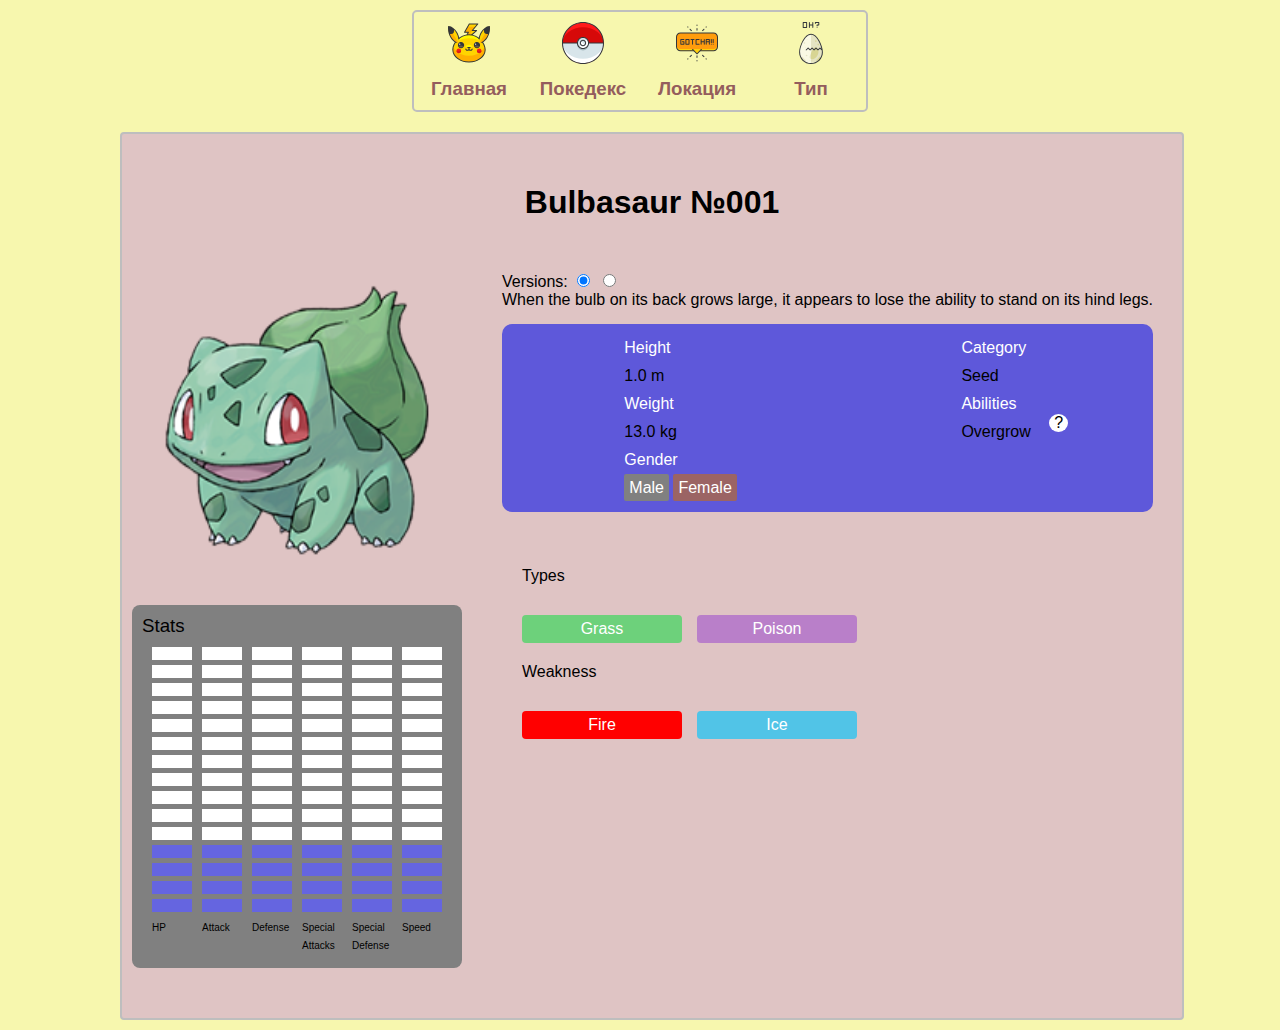
==== card.html @ e99047ee "first" ====
<!DOCTYPE html>
<html lang="en">
<head>
  <meta charset="UTF-8">
  <meta name="viewport" content="width=device-width, initial-scale=1.0">
  <link rel="stylesheet" href="./css/style.css">
  <title>card</title>
</head>
<body>
  <header class="container header-container">
    <ul class="header__nav">
      <li class="nav__link">
        <a href="index.html">
          <img src="img/pikachu.svg" alt="" class="nav__link--img">
          <h3 class="nav__link--text">Главная</h3>
        </a>
      </li>
      <li class="nav__link">
        <a href="#">
          <img src="img/pokeball.svg" alt="" class="nav__link--img">
          <h3 class="nav__link--text">Покедекс</h3>
        </a>
      </li>
      <li class="nav__link dropdown location">
        <a href="#">
          <img src="img/gotcha.svg" alt="" class="nav__link--img">
          <h3 class="nav__link--text">Локация</h3>
          <div class="dropdown-content drop-down-location">
            <a href="#" class="drop-down-link">location1</a>
            <a href="#" class="drop-down-link">location2</a>
            <a href="#" class="drop-down-link">location3</a>
          </div>
        </a>
      </li>
      <li class="nav__link dropdown type">
        <a href="#">
          <img src="img/egg.svg" alt="" class="nav__link--img">
          <h3 class="nav__link--text">Тип</h3>
          <div class="dropdown-content drop-down-type">
            <a href="#" class="drop-down-link">type1</a>
            <a href="#" class="drop-down-link">type2</a>
            <a href="#" class="drop-down-link">type3</a>
          </div>
        </a>
      </li>
    </ul>
  </header>
  <main class="container main-container main-contaner-card">
    <div class="main-wrapper">
      <h1 class="pokemon-name">Bulbasaur
        <span class="pokemon-id">№001</span>
      </h1>
      <div class="card-block">
        <div class="card-left">
          <img src="img/001.png" alt="" class="card-left-img">
          <div class="card-stats">
            <h3 class="stats-title">Stats</h3>
            <ul class="stats-links">
              <li class="stats-link">
                <ul class="stats-column">
                  <li class="meter" data-value="3"></li>
                  <li></li>
                  <li></li>
                  <li></li>
                  <li></li>
                  <li></li>
                  <li></li>
                  <li></li>
                  <li></li>
                  <li></li>
                  <li></li>
                  <li></li>
                  <li></li>
                  <li></li>
                  <li></li>
                  <li></li>
                </ul>
                <span class="state">HP</span>
              </li>
              <li class="stats-link">
                <ul class="stats-column">
                  <li class="meter" data-value="3"></li>
                  <li></li>
                  <li></li>
                  <li></li>
                  <li></li>
                  <li></li>
                  <li></li>
                  <li></li>
                  <li></li>
                  <li></li>
                  <li></li>
                  <li></li>
                  <li></li>
                  <li></li>
                  <li></li>
                  <li></li>
                </ul>
                <span class="state">Attack</span>
              </li>
              <li class="stats-link">
                <ul class="stats-column">
                  <li class="meter" data-value="3"></li>
                  <li></li>
                  <li></li>
                  <li></li>
                  <li></li>
                  <li></li>
                  <li></li>
                  <li></li>
                  <li></li>
                  <li></li>
                  <li></li>
                  <li></li>
                  <li></li>
                  <li></li>
                  <li></li>
                  <li></li>
                </ul>
                <span class="state">Defense</span>
              </li>
              <li class="stats-link">
                <ul class="stats-column">
                  <li class="meter" data-value="3"></li>
                  <li></li>
                  <li></li>
                  <li></li>
                  <li></li>
                  <li></li>
                  <li></li>
                  <li></li>
                  <li></li>
                  <li></li>
                  <li></li>
                  <li></li>
                  <li></li>
                  <li></li>
                  <li></li>
                  <li></li>
                </ul>
                <span class="state">Special</br> Attacks</span>
              </li>
              <li class="stats-link">
                <ul class="stats-column">
                  <li class="meter" data-value="3"></li>
                  <li></li>
                  <li></li>
                  <li></li>
                  <li></li>
                  <li></li>
                  <li></li>
                  <li></li>
                  <li></li>
                  <li></li>
                  <li></li>
                  <li></li>
                  <li></li>
                  <li></li>
                  <li></li>
                  <li></li>
                </ul>
                <span class="state">Special</br> Defense</span>
              </li>
              <li class="stats-link">
                <ul class="stats-column">
                  <li class="meter" data-value="3"></li>
                  <li></li>
                  <li></li>
                  <li></li>
                  <li></li>
                  <li></li>
                  <li></li>
                  <li></li>
                  <li></li>
                  <li></li>
                  <li></li>
                  <li></li>
                  <li></li>
                  <li></li>
                  <li></li>
                  <li></li>
                </ul>
                <span class="state">Speed</span>
              </li>
            </ul>
          </div>
        </div>
        <div class="card-right">
          <div class="toggle-version">
            <span class="toggle-version-span">Versions:</span>
            <input type="radio" name="version" id="v1" checked></input>
            <input type="radio" name="version" id="v2"></input>
            <p class="pokemon-description version1">
              When the bulb on its back grows large, 
              it appears to lose the ability to stand on its hind legs.
            </p>
            <p class="pokemon-description version2">
              Exposure to sunlight adds to its strength. 
              Sunlight also makes the bud on its back grow larger.
            </p>
          </div>
          <div class="pokemon-info">
            <ul>
              <li class="pokemon-par">Height</li>
              <li class="pokemon-par">1.0 m</li>
              <li class="pokemon-par">Weight</li>
              <li class="pokemon-par">13.0 kg</li>
              <li class="pokemon-par">Gender</li>
              <li class="pokemon-par">
                <span class="pokemon-sex background-color-male">Male</span>
                <span class="pokemon-sex background-color-female">Female</span>
              </li>
            </ul>
            <ul>
              <li class="pokemon-par">Category</li>
              <li class="pokemon-par">Seed</li>
              <li class="pokemon-par">Abilities</li>
              <li class="pokemon-par overgrow">Overgrow</li>
            </ul>
            <div class="pokemon-info-close-toggle">?</div>
          </div>
          <div class="pokemon-info pokemon-info-close">
            <div class="info-close-btn">X</div>
            <h2 class="info-close">Ability info</h2>
            <h3 class="info-ability-title">Overgrow</h3>
            <p class="info-ability-descr">
              Powers up Grass-type moves when the Pokémon's HP is low.
            </p>
          </div>
          <div class="tags">
            <div class="tags-types">
              <div class="tags-title">Types</div>
              <div class="card-tags card-page">
                <div class="card-tag background-color-grass card-page">Grass</div>
                <div class="card-tag background-color-poison card-page">Poison</div>
              </div>
            </div>
            <div class="tags-weaks">
              <div class="tags-title">Weakness</div>
              <div class="card-tags card-page">
                <div class="card-tag background-color-fire card-page">Fire</div>
                <div class="card-tag background-color-ice card-page">Ice</div>
              </div>
            </div>
          </div>          
          </div>
        </div>
      </div>
    </div>

  </main>

  <script src="js/main.js"></script>
</body>
</html>
---- css/style.css ----
body,h3,h1,ul,h2,p, span{
  box-sizing: border-box;
  padding: 0;
  margin: 0;
  font-family: 'Montserrat', sans-serif;
}
li{
  list-style: none;
}
a{
  cursor: pointer;
  text-decoration: none;
}

.container{
  padding: 10px 120px;
  margin: auto;
  /* background: rgb(187,134,121);
  background: linear-gradient(0deg, rgba(187,134,121,1) 0%, rgba(253,187,45,1) 100%); */
  background-color: rgb(236, 236, 52, 0.4);
  /* background: url('../img/Pokemon-Background-Designs40-earn-gold-here-40015982-1920-1080.jpg') no-repeat center center; */
}

.header__nav{
  position: relative;
  margin: auto;
  width: 456px;
  border: 2px solid #bebebe;
  border-radius: 5px;
  display: flex;
  align-items: center;
  text-align: center;
  justify-content: center;
}
.nav__link{
  padding: 10px;
  display: flex;
  flex-direction: column;
  align-items: center;
  transition: all 0.5s ease-in-out;
}
.nav__link>a{
  width: 94px;
}

.nav__link:hover{
  background-color: #bebebe;
}
.nav__link--img{
  margin-bottom: 10px;
  width: 42px;
  height: 42px;
}
.nav__link--text{
  color: #945d5d;
}
.nav__link.dropdown.location:hover .drop-down-location{
  display: flex;
}

.nav__link.dropdown.type:hover .drop-down-type{
  display: flex;
}
.dropdown-content{
  position: absolute;
  display: none;
  flex-direction: column;
  z-index: 1000;
  background-color: #bebebe;
  width: 114px;
}
.drop-down-location{
  top: 100px;
  left: 226px;
}
.drop-down-type{
  top: 100px;
  left: 340px;
}
.drop-down-link{
  padding: 15px 10px;
  border: 2px solid #bebebe;
  transition: all 0.5s ease-in-out;
}
.drop-down-link:hover{
  background-color: #e0d4d4;
}
.drop-down-link:nth-child(2){
  border-top-left-radius: 4px;
  border-top-right-radius: 4px;
}
.drop-down-link:not(:last-child){
  border-bottom: none;
}
.drop-down-link:last-child{
  border-bottom-left-radius: 4px;
  border-bottom-right-radius: 4px;
}
/* end of header */

.cards{
  display: flex;
  align-items: center;
  justify-content: space-between;
  flex-wrap: wrap;
}
/* .card + .card{
  padding-left: 5px;
} */
.card{
  margin-bottom: 10px;
}
.card-img{
  width: 200px;
  height: 200px;
}
.card{
  display: flex;
  flex-direction: column;
  align-items: center;
  color: rgb(48, 45, 45);
  border: 2px solid #bebebe;
  border-radius: 4px;
  padding: 15px 15px;
  transition: all 0.2s ease-in-out;

  -webkit-box-shadow: 10px 10px 5px 0px rgba(0,0,0,0.75);
  -moz-box-shadow: 10px 10px 5px 0px rgba(0,0,0,0.75);
  box-shadow: 3px 3px 5px 0px rgba(104, 101, 101, 0.75);
}
.card:hover{
  transform: translateY(-5px);
}
.card-tags{
  margin-top: 8px;
}
.card-tag{
  padding: 5px;
  border-radius: 4px;
}
.card-tag.background-color-water{
  color: white;
  background-color: #81c1f5;
}
.card-tag.background-color-grass{
  color: white;
  background-color: #6dd17b;
}
.card-tag.background-color-fighting{
  color: white;
  background-color: #e6c05a;
}
.card-tag.background-color-ghost{
  color: white;
  background-color: #7b62a3;
}
.card-tag.background-color-ground{
  color: white;
  background-color: brown;
}
.card-tag.background-color-dark{
  color: white;
  background-color: black;
}
.card-tag.background-color-normal{
  color: white;
  background-color: grey;
}
.card-tag.background-color-steel{
  color: white;
  background-color: #9eb7b8;
}
.card-tag.background-color-rock{
  color: white;
  background-color: #a38c21;
}
.card-tag.background-color-psychic{
  color: white;
  background-color: blueviolet;
}
.card-tag.background-color-fairy{
  color: white;
  background-color: #fdb9e9;
}
.card-tag.background-color-poison{
  color: white;
  background-color: #b97fc9;
}
.card-tag.background-color-ice{
  color: white;
  background-color: #51c4e7;
}
.card-tag.background-color-bug{
  color: white;
  background-color: #729f3f;
}
.card-tag.background-color-electric{
  color: white;
  background-color: #eed535;
}
.card-tag.background-color-flying{
  color: white;
  background-color: #3dc7ef;
}
.card-tag.background-color-fire{
  color: white;
  background-color: red;
}

@media (max-width: 1168px) {
  .card{
    width: 30vw;
  }
}
@media (max-width: 772px) {
  .card{
    width: 200px;
  }
}
@media (max-width: 706px) {
  .card{
    width: 350px;
    margin: 15px auto;
  }
  .card-img{
    width: 300px;
    height: 300px;
  }
}

@media (max-width: 614px) {
  .container{
    padding: 0;
    padding-top: 15px;
  }
}

@media (max-width: 475px) {
  .header__nav{
    width: 100%;
    flex-wrap: wrap;
    border: none;
  }
  .nav__link{
    border: 2px solid #bebebe;
    width: 150px;
    margin: 5px;
  }
  .dropdown-content{
    width: 174px;
  }
  .drop-down-location{
    top: 224px;
    left: 56px;
  }
  .drop-down-type{
    top: 224px;
    left: 241px;
  }
}

@media (max-width: 430px) {
  .card{
    width: 250px;
    margin: 15px auto;
  }
  .card-img{
    width: 150px;
    height: 150px;
  }
}

@media (max-width: 366px) {
  .nav__link{
    width: 290px;
    margin: 5px;
  }
  .dropdown-content{
    width: 310px;
  }
  .drop-down-location{
    top: 334px;
    left: 1.1%;
  }
  .drop-down-type{
    top: 444px;
    left: 1.1%;
  }
}


/* card styles */

.main-wrapper{
  border: 2px solid #bebebe;
  border-radius: 4px;
  width: 100%;
  margin: 0 auto;
  padding: 50px 10px;
  background-color: #dfc4c4;
}
.pokemon-name{
  text-align: center;
}
.card-block{
  margin-top: 20px;
  display: flex;
  /* flex-wrap: wrap; */
}
.card-left{
  margin-right: 20px;
}
.card-left-img{
  width: 330px;
  height: 360px;
}
.card-stats{
  padding: 10px;
  background-color: grey;
  border-radius: 8px;
}
.stats-title{
  font-weight: normal;
  margin-bottom: 10px;
}
.stats-links{
  display: flex;
  justify-content: space-evenly;
}

.stats-column{
  width: 40px;
  display: flex;
  flex-direction: column;
  position: relative;
  z-index: 2;
  background-color: #fff;
  overflow: hidden;
}
.card-stats  li{
  z-index: 2;
  border-bottom: 5px solid grey;

  background-color: transparent;
}
.meter{
  position: absolute;
  top: 70%;
  height: 100% !important;
  z-index: 1;
  background-color: rgb(101, 101, 224) !important;
}
.stats-column li{
  width: 40px;
  height: 8px;
  margin-top: 5px;
}
.state{
  word-wrap: normal;
  font-size: 10px;
}
.card-right{
  margin-left: 20px;
  padding-top: 30px;
}
.version1, .version2{
  transition: all 0.5s ease-in-out;
}
#v1:checked ~ .version2{
  display: none;
}
#v2:checked ~ .version2{
  display: block;
}
#v2:checked ~ .version1{
  display: none;
}
.pokemon-info{
  background-color: rgb(61, 61, 224, 0.8);
  padding: 10px;
  border-radius: 10px;
  display: flex;
  flex-wrap: wrap;
  align-items: baseline;
  justify-content: space-around;
  position: relative;
  margin-top: 15px;
  margin-bottom: 15px;
}

.pokemon-par{
  padding: 5px;
}
.pokemon-par:nth-child(odd){
  color: white;
}
.pokemon-sex{
  padding: 5px;
  border-radius: 2px;
}
.background-color-male{
  color: white;
  background-color: grey;
}
.background-color-female{
  color: white;
  background-color: rgb(155, 100, 100);
}
.pokemon-info-close-toggle{
  position: absolute;
  background-color: white;
  border-radius: 50%;
  padding: 0 5px;
  cursor: pointer;
  right: 85px;
  top: 90px;
}
.pokemon-info-close{
  background-color: rgb(63, 61, 61);
  margin-top: 15px;
  flex-direction: column;
  height: 170px; 
  position: relative;
  display: none;
}
.pokemon-info.active{
  display: none;
}
.pokemon-info-close.active{
  display: flex;
}

.info-ability-title{
  color: whitesmoke;
}
.info-close{
  color: rgb(128, 128, 128, 0.8);
}
.info-close-btn{
  position: absolute;
  top: 10px;
  right: 20px;
  cursor: pointer;
  color: white;
}
.info-ability-descr{
  color: #000;
  text-align: center;
}
.tags{
  display: flex;
  padding: 20px;
  flex-direction: column;
  justify-content: space-between;
}
.tags-title{
  margin-top: 20px;
  margin-bottom: 30px;
}
.card-tags.card-page{
  display: flex;
}
.card-tag.card-page{
  width: 150px;
  text-align: center;
}
.card-tag.card-page + .card-tag.card-page{
  margin-left: 15px;
}
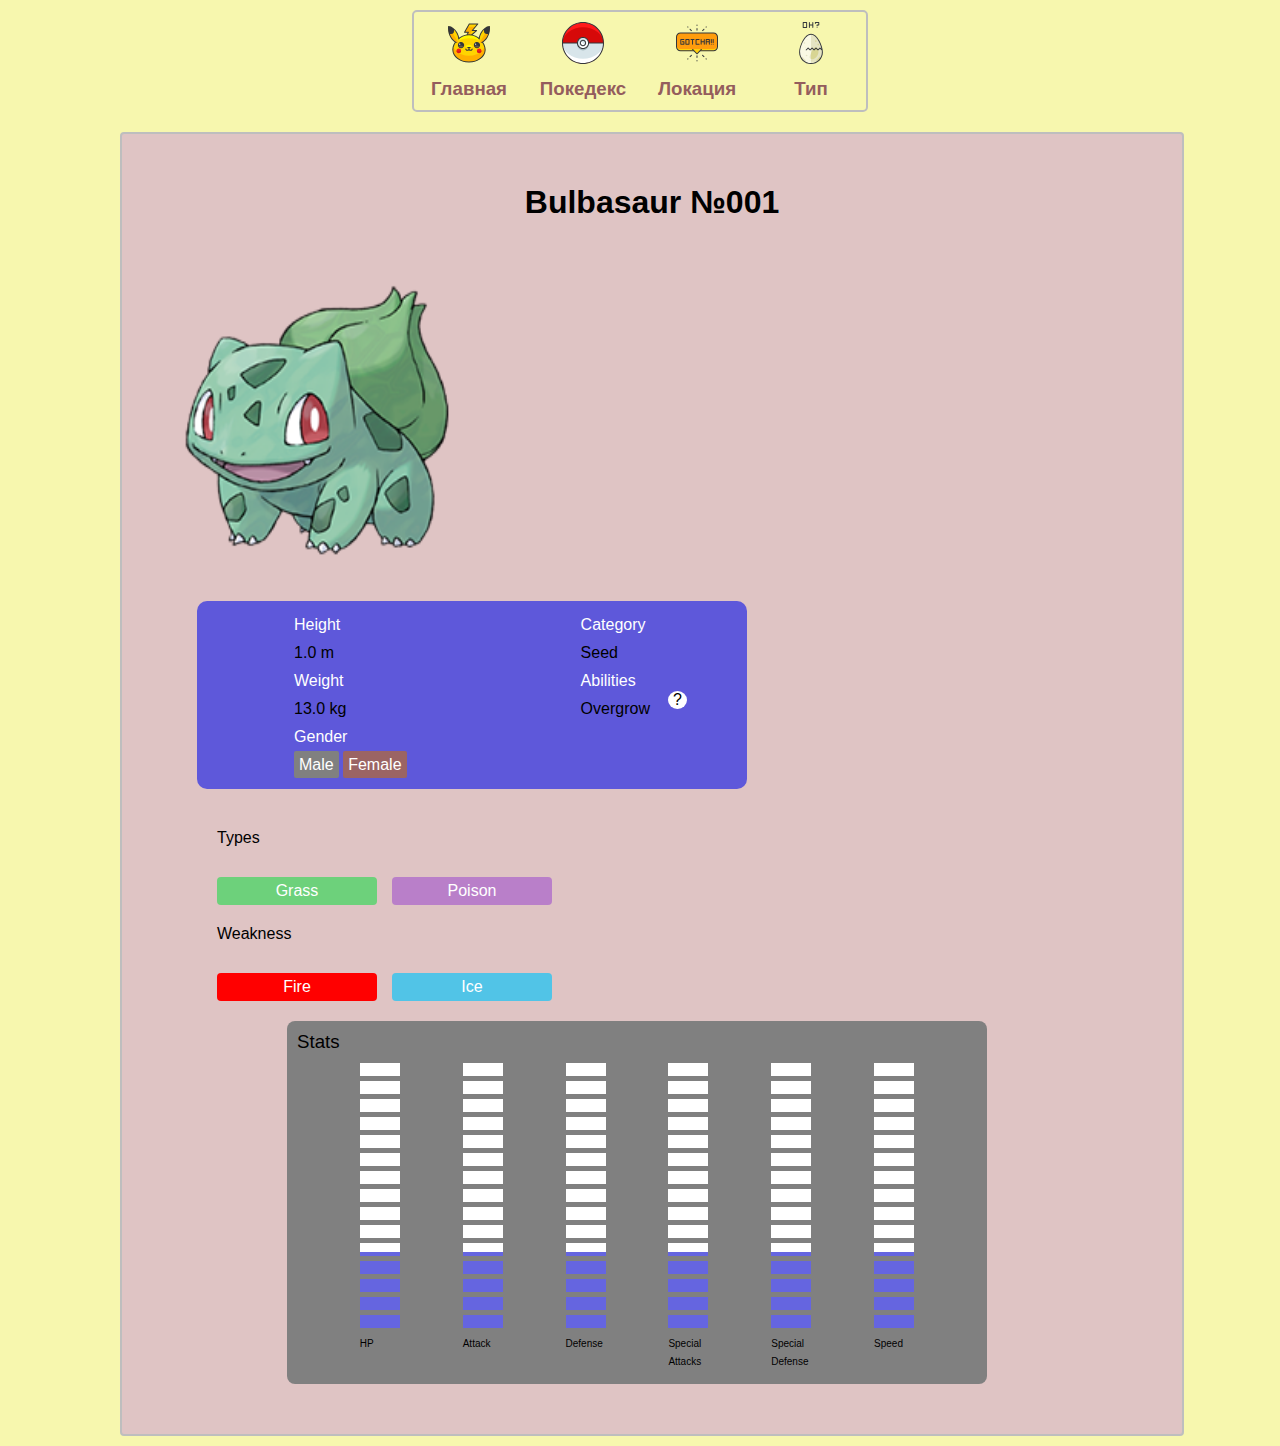
==== commit de523f2c: "card fixed" ====
--- a/card.html
+++ b/card.html
@@ -51,154 +51,8 @@
         <span class="pokemon-id">№001</span>
       </h1>
       <div class="card-block">
+        <img src="img/001.png" alt="" class="card-left-img">
         <div class="card-left">
-          <img src="img/001.png" alt="" class="card-left-img">
-          <div class="card-stats">
-            <h3 class="stats-title">Stats</h3>
-            <ul class="stats-links">
-              <li class="stats-link">
-                <ul class="stats-column">
-                  <li class="meter" data-value="3"></li>
-                  <li></li>
-                  <li></li>
-                  <li></li>
-                  <li></li>
-                  <li></li>
-                  <li></li>
-                  <li></li>
-                  <li></li>
-                  <li></li>
-                  <li></li>
-                  <li></li>
-                  <li></li>
-                  <li></li>
-                  <li></li>
-                  <li></li>
-                </ul>
-                <span class="state">HP</span>
-              </li>
-              <li class="stats-link">
-                <ul class="stats-column">
-                  <li class="meter" data-value="3"></li>
-                  <li></li>
-                  <li></li>
-                  <li></li>
-                  <li></li>
-                  <li></li>
-                  <li></li>
-                  <li></li>
-                  <li></li>
-                  <li></li>
-                  <li></li>
-                  <li></li>
-                  <li></li>
-                  <li></li>
-                  <li></li>
-                  <li></li>
-                </ul>
-                <span class="state">Attack</span>
-              </li>
-              <li class="stats-link">
-                <ul class="stats-column">
-                  <li class="meter" data-value="3"></li>
-                  <li></li>
-                  <li></li>
-                  <li></li>
-                  <li></li>
-                  <li></li>
-                  <li></li>
-                  <li></li>
-                  <li></li>
-                  <li></li>
-                  <li></li>
-                  <li></li>
-                  <li></li>
-                  <li></li>
-                  <li></li>
-                  <li></li>
-                </ul>
-                <span class="state">Defense</span>
-              </li>
-              <li class="stats-link">
-                <ul class="stats-column">
-                  <li class="meter" data-value="3"></li>
-                  <li></li>
-                  <li></li>
-                  <li></li>
-                  <li></li>
-                  <li></li>
-                  <li></li>
-                  <li></li>
-                  <li></li>
-                  <li></li>
-                  <li></li>
-                  <li></li>
-                  <li></li>
-                  <li></li>
-                  <li></li>
-                  <li></li>
-                </ul>
-                <span class="state">Special</br> Attacks</span>
-              </li>
-              <li class="stats-link">
-                <ul class="stats-column">
-                  <li class="meter" data-value="3"></li>
-                  <li></li>
-                  <li></li>
-                  <li></li>
-                  <li></li>
-                  <li></li>
-                  <li></li>
-                  <li></li>
-                  <li></li>
-                  <li></li>
-                  <li></li>
-                  <li></li>
-                  <li></li>
-                  <li></li>
-                  <li></li>
-                  <li></li>
-                </ul>
-                <span class="state">Special</br> Defense</span>
-              </li>
-              <li class="stats-link">
-                <ul class="stats-column">
-                  <li class="meter" data-value="3"></li>
-                  <li></li>
-                  <li></li>
-                  <li></li>
-                  <li></li>
-                  <li></li>
-                  <li></li>
-                  <li></li>
-                  <li></li>
-                  <li></li>
-                  <li></li>
-                  <li></li>
-                  <li></li>
-                  <li></li>
-                  <li></li>
-                  <li></li>
-                </ul>
-                <span class="state">Speed</span>
-              </li>
-            </ul>
-          </div>
-        </div>
-        <div class="card-right">
-          <div class="toggle-version">
-            <span class="toggle-version-span">Versions:</span>
-            <input type="radio" name="version" id="v1" checked></input>
-            <input type="radio" name="version" id="v2"></input>
-            <p class="pokemon-description version1">
-              When the bulb on its back grows large, 
-              it appears to lose the ability to stand on its hind legs.
-            </p>
-            <p class="pokemon-description version2">
-              Exposure to sunlight adds to its strength. 
-              Sunlight also makes the bud on its back grow larger.
-            </p>
-          </div>
           <div class="pokemon-info">
             <ul>
               <li class="pokemon-par">Height</li>
@@ -244,6 +98,139 @@
             </div>
           </div>          
           </div>
+        <div class="card-right">
+          <div class="card-stats">
+            <h3 class="stats-title">Stats</h3>
+            <ul class="stats-links">
+              <li class="stats-link">
+                <ul class="stats-column">
+                  <li class="meter" data-value="3"></li>
+                  <li></li>
+                  <li></li>
+                  <li></li>
+                  <li></li>
+                  <li></li>
+                  <li></li>
+                  <li></li>
+                  <li></li>
+                  <li></li>
+                  <li></li>
+                  <li></li>
+                  <li></li>
+                  <li></li>
+                  <li></li>
+                  <li></li>
+                </ul>
+                <span class="state">HP</span>
+              </li>
+              <li class="stats-link">
+                <ul class="stats-column">
+                  <li class="meter" data-value="3"></li>
+                  <li></li>
+                  <li></li>
+                  <li></li>
+                  <li></li>
+                  <li></li>
+                  <li></li>
+                  <li></li>
+                  <li></li>
+                  <li></li>
+                  <li></li>
+                  <li></li>
+                  <li></li>
+                  <li></li>
+                  <li></li>
+                  <li></li>
+                </ul>
+                <span class="state">Attack</span>
+              </li>
+              <li class="stats-link">
+                <ul class="stats-column">
+                  <li class="meter" data-value="3"></li>
+                  <li></li>
+                  <li></li>
+                  <li></li>
+                  <li></li>
+                  <li></li>
+                  <li></li>
+                  <li></li>
+                  <li></li>
+                  <li></li>
+                  <li></li>
+                  <li></li>
+                  <li></li>
+                  <li></li>
+                  <li></li>
+                  <li></li>
+                </ul>
+                <span class="state">Defense</span>
+              </li>
+              <li class="stats-link">
+                <ul class="stats-column">
+                  <li class="meter" data-value="3"></li>
+                  <li></li>
+                  <li></li>
+                  <li></li>
+                  <li></li>
+                  <li></li>
+                  <li></li>
+                  <li></li>
+                  <li></li>
+                  <li></li>
+                  <li></li>
+                  <li></li>
+                  <li></li>
+                  <li></li>
+                  <li></li>
+                  <li></li>
+                </ul>
+                <span class="state">Special</br> Attacks</span>
+              </li>
+              <li class="stats-link">
+                <ul class="stats-column">
+                  <li class="meter" data-value="3"></li>
+                  <li></li>
+                  <li></li>
+                  <li></li>
+                  <li></li>
+                  <li></li>
+                  <li></li>
+                  <li></li>
+                  <li></li>
+                  <li></li>
+                  <li></li>
+                  <li></li>
+                  <li></li>
+                  <li></li>
+                  <li></li>
+                  <li></li>
+                </ul>
+                <span class="state">Special</br> Defense</span>
+              </li>
+              <li class="stats-link">
+                <ul class="stats-column">
+                  <li class="meter" data-value="3"></li>
+                  <li></li>
+                  <li></li>
+                  <li></li>
+                  <li></li>
+                  <li></li>
+                  <li></li>
+                  <li></li>
+                  <li></li>
+                  <li></li>
+                  <li></li>
+                  <li></li>
+                  <li></li>
+                  <li></li>
+                  <li></li>
+                  <li></li>
+                </ul>
+                <span class="state">Speed</span>
+              </li>
+            </ul>
+          </div>
+        </div>
         </div>
       </div>
     </div>
--- a/css/style.css
+++ b/css/style.css
@@ -303,18 +303,23 @@
   text-align: center;
 }
 .card-block{
+  padding-left: 20px;
+  padding-right: 50px;
   margin-top: 20px;
   display: flex;
-  /* flex-wrap: wrap; */
+  align-items: top;
+  flex-wrap: wrap;
 }
 .card-left{
-  margin-right: 20px;
+  width: 68%;
+  margin-left: 45px;
 }
 .card-left-img{
   width: 330px;
   height: 360px;
 }
 .card-stats{
+  margin-right: 0;
   padding: 10px;
   background-color: grey;
   border-radius: 8px;
@@ -353,6 +358,8 @@
 .stats-column li{
   width: 40px;
   height: 8px;
+}
+.stats-column li:not(:first-child){
   margin-top: 5px;
 }
 .state{
@@ -360,8 +367,8 @@
   font-size: 10px;
 }
 .card-right{
-  margin-left: 20px;
-  padding-top: 30px;
+  margin: 0 auto;
+  width: 700px;
 }
 .version1, .version2{
   transition: all 0.5s ease-in-out;
@@ -376,6 +383,7 @@
   display: none;
 }
 .pokemon-info{
+  width: 530px;
   background-color: rgb(61, 61, 224, 0.8);
   padding: 10px;
   border-radius: 10px;
@@ -384,8 +392,6 @@
   align-items: baseline;
   justify-content: space-around;
   position: relative;
-  margin-top: 15px;
-  margin-bottom: 15px;
 }
 
 .pokemon-par{
@@ -412,14 +418,14 @@
   border-radius: 50%;
   padding: 0 5px;
   cursor: pointer;
-  right: 85px;
+  right: 60px;
   top: 90px;
 }
 .pokemon-info-close{
   background-color: rgb(63, 61, 61);
-  margin-top: 15px;
   flex-direction: column;
   height: 170px; 
+  width: 530px;
   position: relative;
   display: none;
 }
@@ -445,7 +451,6 @@
 }
 .info-ability-descr{
   color: #000;
-  text-align: center;
 }
 .tags{
   display: flex;
@@ -467,4 +472,21 @@
 .card-tag.card-page + .card-tag.card-page{
   margin-left: 15px;
 }
-
+.card-tag-location{
+  width: 150px;
+  color: white;
+  text-align: center;
+  background-color: rgb(88, 56, 56);
+  cursor: pointer;
+  margin-top: 5px;
+}
+/* .card-tag-location + .card-tag-location{
+  margin-left: 10px;
+} */
+.card-page-location{
+  display: flex;
+  align-items: baseline;
+  justify-content: space-between;
+  flex-wrap: wrap;
+}
+
